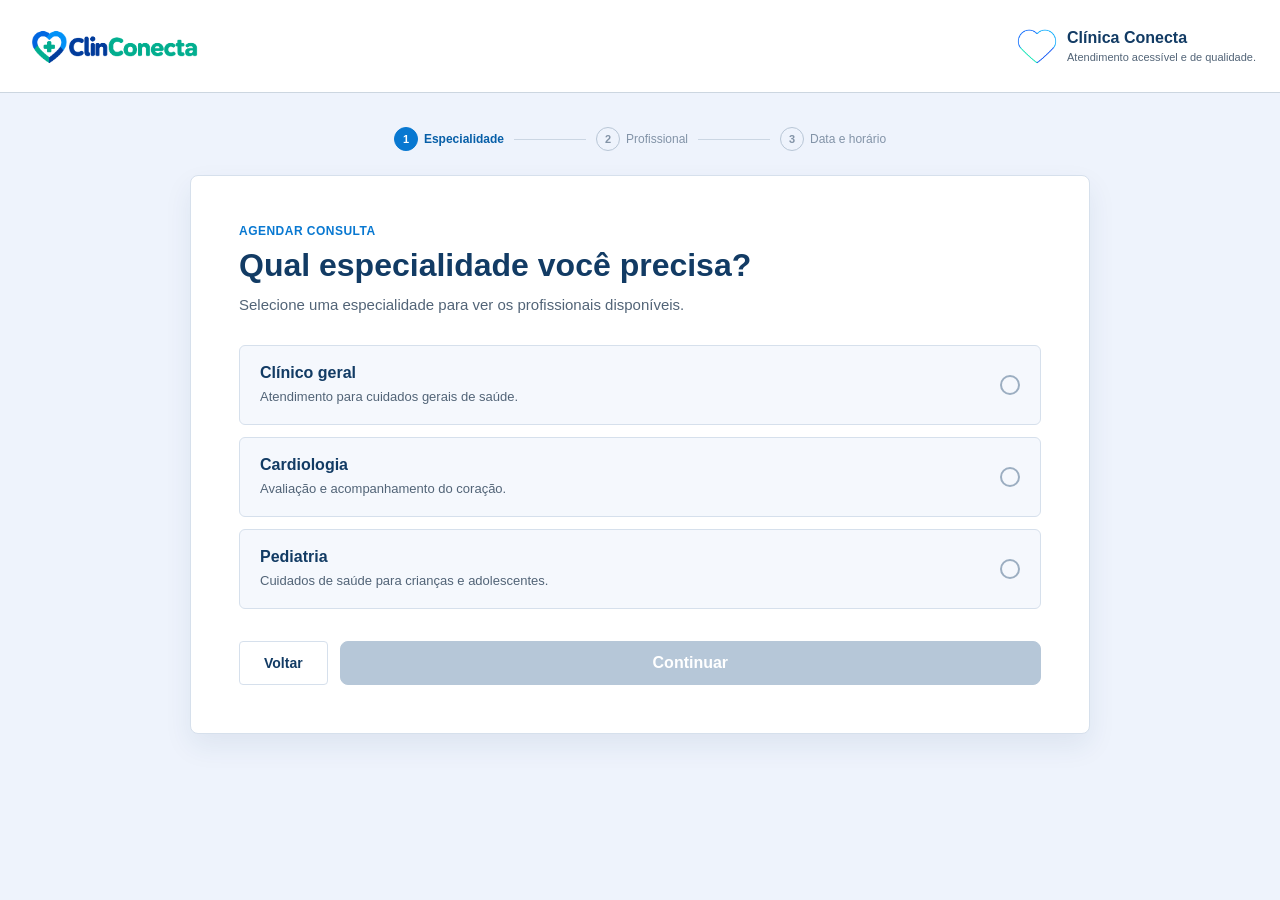
==== src/pages/Agendamento-consulta/agendamento-consulta.html @ 03acb437 "refactor: reorganiza arquivos de agendamento" ====
<!DOCTYPE html>
<html lang="pt-BR">
<head>
    <meta charset="UTF-8">
    <meta name="viewport" content="width=device-width, initial-scale=1.0">
    <title>Agendar consulta | ClinConecta</title>
    <link rel="stylesheet" href="../../styles/global.css">
    <link rel="stylesheet" href="./agendamento.css">
    <script src="./agendamento-consulta.js" defer></script>
</head>
<body>
    <header class="cabecalho">
        <a href="../../index.html">
            <img class="logo" src="../../../public/images/logoprincipal.png" alt="ClinConecta - página inicial">
        </a>
        <div class="identificacao-clinica">
            <img class="icone-clinica" src="../../../public/images/coracaovazado.png" alt="">
            <div class="textos-clinica">
                <p class="nome-clinica">Clínica Conecta</p>
                <p class="descricao-clinica">Atendimento acessível e de qualidade.</p>
            </div>
        </div>
    </header>

    <main class="pagina-agendamento">
        <nav class="progresso" aria-label="Etapas do agendamento">
            <span class="etapa etapa-atual"><b>1</b> Especialidade</span>
            <span class="linha-progresso" aria-hidden="true"></span>
            <span class="etapa"><b>2</b> Profissional</span>
            <span class="linha-progresso" aria-hidden="true"></span>
            <span class="etapa"><b>3</b> Data e horário</span>
        </nav>

        <section class="painel-agendamento" aria-labelledby="titulo-pagina">
            <p class="rotulo-etapa">Agendar consulta</p>
            <h1 id="titulo-pagina">Qual especialidade você precisa?</h1>
            <p class="descricao-pagina">Selecione uma especialidade para ver os profissionais disponíveis.</p>

            <form id="form-especialidade">
                <fieldset class="opcoes-especialidade">
                    <legend class="sr-only">Especialidades disponíveis</legend>

                    <label class="opcao-especialidade">
                        <input type="radio" name="especialidade" value="clinico-geral">
                        <span class="conteudo-opcao">
                            <strong>Clínico geral</strong>
                            <small>Atendimento para cuidados gerais de saúde.</small>
                        </span>
                        <span class="marcador-opcao" aria-hidden="true"></span>
                    </label>

                    <label class="opcao-especialidade">
                        <input type="radio" name="especialidade" value="cardiologia">
                        <span class="conteudo-opcao">
                            <strong>Cardiologia</strong>
                            <small>Avaliação e acompanhamento do coração.</small>
                        </span>
                        <span class="marcador-opcao" aria-hidden="true"></span>
                    </label>

                    <label class="opcao-especialidade">
                        <input type="radio" name="especialidade" value="pediatria">
                        <span class="conteudo-opcao">
                            <strong>Pediatria</strong>
                            <small>Cuidados de saúde para crianças e adolescentes.</small>
                        </span>
                        <span class="marcador-opcao" aria-hidden="true"></span>
                    </label>
                </fieldset>

                <p class="mensagem-formulario" id="mensagem-formulario" role="alert" hidden>
                    Selecione uma especialidade para continuar.
                </p>

                <div class="acoes-formulario">
                    <a class="botao botao-secundario" href="../../src/index.html">Voltar</a>
                    <button class="button-cadastrar" type="submit" disabled>Continuar</button>
                </div>
            </form>
        </section>
    </main>
</body>
</html>
---- src/styles/global.css ----
/* ===== Cores compartilhadas do projeto ===== */
:root {
    --cor-fundo: #f2f5fc;
    --cor-superficie: #ffffff;
    --cor-texto: #123b64;
    --cor-texto-secundario: #526477;
    --cor-primaria: #0074d9;
    --cor-borda: #ccd6e0;
}

    /* ===== Cálculo de tamanho dos elementos ===== */
*,
*::before,
*::after {
    box-sizing: border-box;
}

    /* ===== Aparência geral da página ===== */
body {
    margin: 0;
    font-family: Arial, sans-serif;
    background-color: var(--cor-fundo);
    color: var(--cor-texto);
}

    /* ===== Fonte dos controles de formulário ===== */
input,
button,
select,
textarea {
    font-family: inherit;
}
    /* ===== Cabeçalho ===== */
.cabecalho {
    display: flex;
    justify-content: space-between;
    align-items: center;
    flex-wrap: wrap;
    gap: 16px;
    padding: 16px 24px;
    background-color: #ffffff;
    border-bottom: 1px solid #ccd6e0;
}

    /* Logo principal à esquerda */
.logo {
    display: block;
    width: 180px;
    max-width: 100%;
    height: auto;
}

    /* Grupo do coração e dos textos à direita */
.identificacao-clinica {
    display: flex;
    align-items: center;
    gap: 6px;
}

    /* Coração vazado */
.identificacao-clinica .icone-clinica {
    display: block;
    width: 48px;
    height: 48px;
    object-fit: contain;
    flex-shrink: 0;
}

    /* Textos ao lado do coração */
.textos-clinica {
    text-align: left;
}

    /* Nome da clínica */
.nome-clinica {
    margin: 0;
    font-family: Arial, sans-serif;
    font-size: 16px;
    font-weight: bold;
    color: #123b64;
}

    /* Descrição abaixo do nome */
.descricao-clinica {
    margin: 4px 0 0;
    font-family: Arial, sans-serif;
    font-size: 11px;
    font-weight: normal;
    color: #526477;
}
---- src/pages/Agendamento-consulta/agendamento.css ----
:root {
    --fundo: #eef3fc;
    --superficie: #ffffff;
    --texto: #123b64;
    --texto-secundario: #526477;
    --primaria: #0878d1;
    --primaria-escura: #075fa8;
    --borda: #d6e0ec;
    --suave: #f5f8fd;
}

* {
    box-sizing: border-box;
}

body {
    margin: 0;
    min-width: 320px;
    background: var(--fundo);
    color: var(--texto);
    font-family: Arial, sans-serif;
}

button,
input {
    font: inherit;
}

.pagina-agendamento {
    width: min(900px, calc(100% - 32px));
    margin: 0 auto;
    padding: 34px 0 64px;
}

.progresso {
    display: flex;
    align-items: center;
    justify-content: center;
    gap: 10px;
    margin-bottom: 24px;
    color: #8293a7;
    font-size: 12px;
}

.etapa {
    display: inline-flex;
    align-items: center;
    gap: 6px;
    white-space: nowrap;
}

.etapa b {
    display: grid;
    width: 24px;
    height: 24px;
    place-items: center;
    border: 1px solid #b8c6d6;
    border-radius: 50%;
    font-size: 11px;
    font-weight: 700;
}

.etapa-atual {
    color: var(--primaria-escura);
    font-weight: 700;
}

.etapa-atual b {
    border-color: var(--primaria);
    background: var(--primaria);
    color: #ffffff;
}

.linha-progresso {
    width: clamp(24px, 8vw, 72px);
    height: 1px;
    background: #cbd6e3;
}

.painel-agendamento {
    padding: clamp(24px, 5vw, 48px);
    background: var(--superficie);
    border: 1px solid var(--borda);
    border-radius: 8px;
    box-shadow: 0 12px 28px rgba(24, 64, 105, 0.08);
}

.rotulo-etapa {
    margin: 0 0 8px;
    color: var(--primaria);
    font-size: 12px;
    font-weight: 700;
    letter-spacing: 0.04em;
    text-transform: uppercase;
}

h1 {
    margin: 0;
    font-size: clamp(24px, 4vw, 32px);
    line-height: 1.2;
}

.descricao-pagina {
    margin: 10px 0 28px;
    color: var(--texto-secundario);
    font-size: 15px;
    line-height: 1.5;
}

.opcoes-especialidade {
    display: grid;
    gap: 12px;
    margin: 0;
    padding: 0;
    border: 0;
}

.opcao-especialidade {
    display: grid;
    grid-template-columns: 1fr auto;
    gap: 16px;
    align-items: center;
    padding: 18px 20px;
    background: var(--suave);
    border: 1px solid var(--borda);
    border-radius: 6px;
    cursor: pointer;
    transition: border-color 160ms ease, background-color 160ms ease, box-shadow 160ms ease;
}

.opcao-especialidade:hover,
.opcao-especialidade:focus-within {
    border-color: #8dbce2;
}

.opcao-especialidade:has(input:checked) {
    background: #f0f8ff;
    border-color: var(--primaria);
    box-shadow: 0 0 0 2px rgba(8, 120, 209, 0.1);
}

.opcao-especialidade input {
    position: absolute;
    opacity: 0;
    pointer-events: none;
}

.conteudo-opcao {
    display: grid;
    gap: 6px;
}

.conteudo-opcao strong {
    font-size: 16px;
}

.conteudo-opcao small {
    color: var(--texto-secundario);
    font-size: 13px;
    line-height: 1.4;
}

.marcador-opcao {
    width: 20px;
    height: 20px;
    border: 2px solid #9caec1;
    border-radius: 50%;
}

.opcao-especialidade:has(input:checked) .marcador-opcao {
    border: 5px solid var(--primaria);
}

.mensagem-formulario {
    margin: 16px 0 0;
    padding: 12px 14px;
    background: #fff3f3;
    border-left: 3px solid #d93737;
    color: #a72b2b;
    font-size: 13px;
}

.acoes-formulario {
    display: flex;
    justify-content: space-between;
    gap: 12px;
    margin-top: 32px;
}

.botao {
    display: inline-flex;
    min-height: 44px;
    align-items: center;
    justify-content: center;
    padding: 0 24px;
    border-radius: 4px;
    font-size: 14px;
    font-weight: 700;
    text-decoration: none;
    cursor: pointer;
}

.button-cadastrar {
    width: 100%;
    min-height: 44px;
    padding: 12px;
    border: 1px solid var(--primaria);
    background: var(--primaria);
    color: #ffffff;
    border-radius: 8px;
    font-size: 16px;
    font-weight: 700;
    cursor: pointer;
}

.button-cadastrar:hover:not(:disabled) {
    background: var(--primaria-escura);
}

.button-cadastrar:disabled {
    border-color: #b6c7d8;
    background: #b6c7d8;
    cursor: not-allowed;
}

.botao-secundario {
    border: 1px solid var(--borda);
    background: #ffffff;
    color: var(--texto);
}

.botao-secundario:hover {
    background: var(--suave);
}

.sr-only {
    position: absolute;
    width: 1px;
    height: 1px;
    padding: 0;
    margin: -1px;
    overflow: hidden;
    clip: rect(0, 0, 0, 0);
    white-space: nowrap;
    border: 0;
}

@media (max-width: 560px) {
    .progresso {
        justify-content: flex-start;
        overflow-x: auto;
        padding-bottom: 4px;
    }

    .painel-agendamento {
        padding: 24px 18px;
    }

    .acoes-formulario {
        flex-direction: column-reverse;
    }

    .botao {
        width: 100%;
    }
}
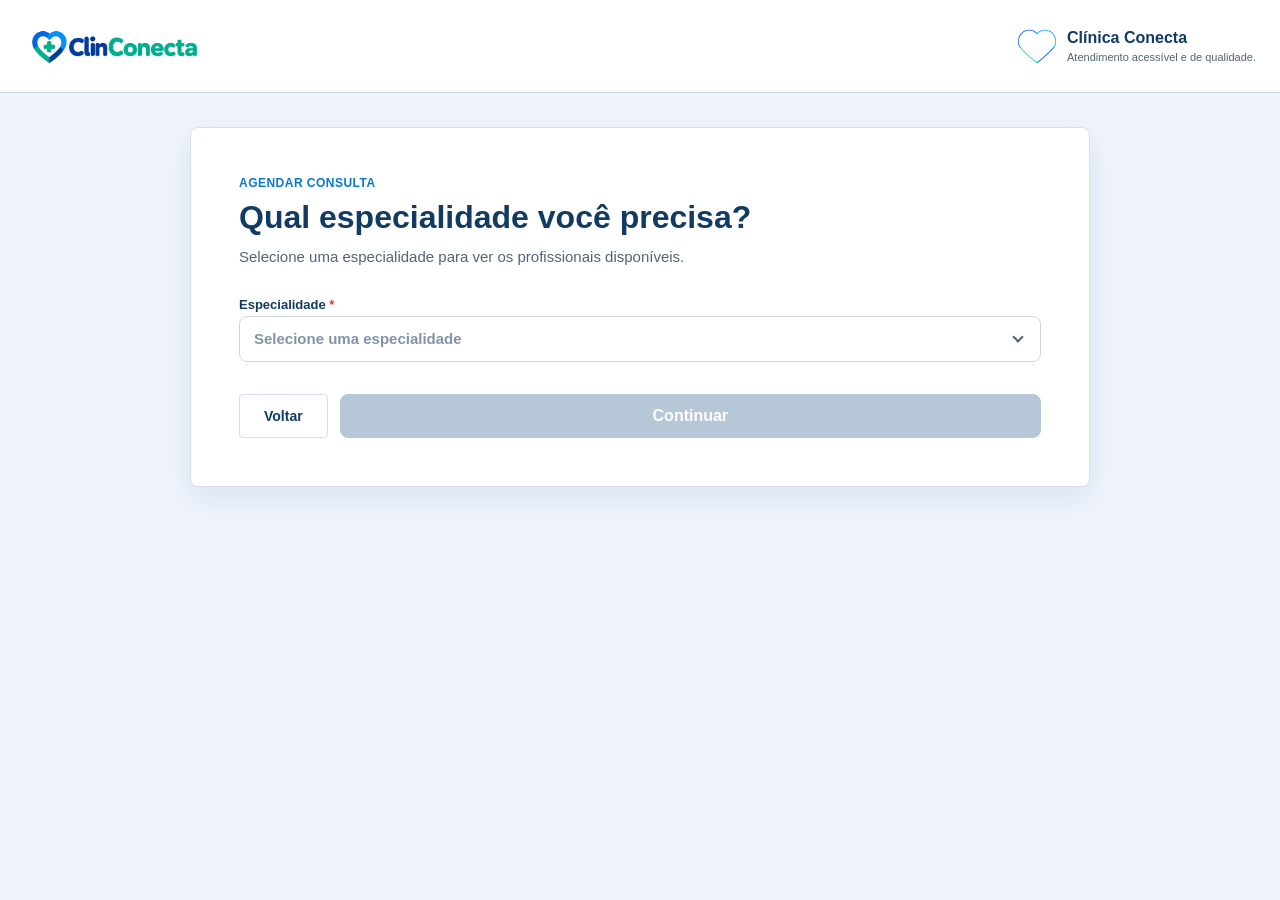
==== commit bf04305d: "refactor: simplifica formulário de agendamento" ====
--- a/src/pages/Agendamento-consulta/agendamento-consulta.html
+++ b/src/pages/Agendamento-consulta/agendamento-consulta.html
@@ -23,50 +23,22 @@
     </header>
 
     <main class="pagina-agendamento">
-        <nav class="progresso" aria-label="Etapas do agendamento">
-            <span class="etapa etapa-atual"><b>1</b> Especialidade</span>
-            <span class="linha-progresso" aria-hidden="true"></span>
-            <span class="etapa"><b>2</b> Profissional</span>
-            <span class="linha-progresso" aria-hidden="true"></span>
-            <span class="etapa"><b>3</b> Data e horário</span>
-        </nav>
-
         <section class="painel-agendamento" aria-labelledby="titulo-pagina">
             <p class="rotulo-etapa">Agendar consulta</p>
             <h1 id="titulo-pagina">Qual especialidade você precisa?</h1>
             <p class="descricao-pagina">Selecione uma especialidade para ver os profissionais disponíveis.</p>
 
             <form id="form-especialidade">
-                <fieldset class="opcoes-especialidade">
-                    <legend class="sr-only">Especialidades disponíveis</legend>
-
-                    <label class="opcao-especialidade">
-                        <input type="radio" name="especialidade" value="clinico-geral">
-                        <span class="conteudo-opcao">
-                            <strong>Clínico geral</strong>
-                            <small>Atendimento para cuidados gerais de saúde.</small>
-                        </span>
-                        <span class="marcador-opcao" aria-hidden="true"></span>
-                    </label>
-
-                    <label class="opcao-especialidade">
-                        <input type="radio" name="especialidade" value="cardiologia">
-                        <span class="conteudo-opcao">
-                            <strong>Cardiologia</strong>
-                            <small>Avaliação e acompanhamento do coração.</small>
-                        </span>
-                        <span class="marcador-opcao" aria-hidden="true"></span>
-                    </label>
-
-                    <label class="opcao-especialidade">
-                        <input type="radio" name="especialidade" value="pediatria">
-                        <span class="conteudo-opcao">
-                            <strong>Pediatria</strong>
-                            <small>Cuidados de saúde para crianças e adolescentes.</small>
-                        </span>
-                        <span class="marcador-opcao" aria-hidden="true"></span>
-                    </label>
-                </fieldset>
+                <label class="campo-formulario" for="especialidade">
+                    <span class="rotulo-campo">Especialidade <span class="obrigatorio">*</span></span>
+                    <span class="combobox" data-combobox>
+                        <input id="especialidade-busca" class="combobox-input" type="text" placeholder="Selecione uma especialidade" autocomplete="off" role="combobox" aria-expanded="false" aria-controls="lista-especialidades">
+                        <input id="especialidade" name="especialidade" type="hidden">
+                        <button class="combobox-limpar" type="button" aria-label="Limpar especialidade" hidden>×</button>
+                        <button class="combobox-seta" type="button" aria-label="Abrir especialidades" aria-controls="lista-especialidades" aria-expanded="false">⌄</button>
+                        <span class="combobox-lista" id="lista-especialidades" role="listbox" hidden></span>
+                    </span>
+                </label>
 
                 <p class="mensagem-formulario" id="mensagem-formulario" role="alert" hidden>
                     Selecione uma especialidade para continuar.
--- a/src/pages/Agendamento-consulta/agendamento.css
+++ b/src/pages/Agendamento-consulta/agendamento.css
@@ -32,51 +32,6 @@
     padding: 34px 0 64px;
 }
 
-.progresso {
-    display: flex;
-    align-items: center;
-    justify-content: center;
-    gap: 10px;
-    margin-bottom: 24px;
-    color: #8293a7;
-    font-size: 12px;
-}
-
-.etapa {
-    display: inline-flex;
-    align-items: center;
-    gap: 6px;
-    white-space: nowrap;
-}
-
-.etapa b {
-    display: grid;
-    width: 24px;
-    height: 24px;
-    place-items: center;
-    border: 1px solid #b8c6d6;
-    border-radius: 50%;
-    font-size: 11px;
-    font-weight: 700;
-}
-
-.etapa-atual {
-    color: var(--primaria-escura);
-    font-weight: 700;
-}
-
-.etapa-atual b {
-    border-color: var(--primaria);
-    background: var(--primaria);
-    color: #ffffff;
-}
-
-.linha-progresso {
-    width: clamp(24px, 8vw, 72px);
-    height: 1px;
-    background: #cbd6e3;
-}
-
 .painel-agendamento {
     padding: clamp(24px, 5vw, 48px);
     background: var(--superficie);
@@ -107,68 +62,138 @@
     line-height: 1.5;
 }
 
-.opcoes-especialidade {
-    display: grid;
-    gap: 12px;
-    margin: 0;
+.campo-formulario {
+    display: grid;
+    gap: 2px;
+    color: var(--texto);
+    font-size: 13px;
+    font-weight: 700;
+}
+
+.rotulo-campo {
+    line-height: 1.3;
+}
+
+.obrigatorio {
+    color: #d93737;
+}
+
+.combobox {
+    position: relative;
+    display: block;
+}
+
+.combobox-input {
+    width: 100%;
+    min-height: 46px;
+    padding: 0 76px 0 14px;
+    border: 1px solid #ccd6e0;
+    border-radius: 8px;
+    background: #ffffff;
+    color: var(--texto);
+    font-size: 15px;
+}
+
+.combobox-input::placeholder {
+    color: #8293a7;
+}
+
+.combobox-input:focus {
+    border-color: var(--primaria);
+    outline: 2px solid rgba(8, 120, 209, 0.18);
+    outline-offset: 1px;
+}
+
+.combobox-seta,
+.combobox-limpar {
+    position: absolute;
+    top: 50%;
+    display: grid;
+    width: 30px;
+    height: 30px;
     padding: 0;
+    place-items: center;
+    transform: translateY(-50%);
     border: 0;
-}
-
-.opcao-especialidade {
-    display: grid;
-    grid-template-columns: 1fr auto;
-    gap: 16px;
-    align-items: center;
-    padding: 18px 20px;
-    background: var(--suave);
+    background: transparent;
+    color: var(--texto-secundario);
+    cursor: pointer;
+}
+
+.combobox-limpar[hidden],
+.combobox-lista[hidden] {
+    display: none;
+}
+
+.combobox-seta {
+    right: 8px;
+    font-size: 0;
+}
+
+.combobox-seta::before {
+    width: 8px;
+    height: 8px;
+    border-right: 2px solid var(--texto-secundario);
+    border-bottom: 2px solid var(--texto-secundario);
+    content: '';
+    transform: translateY(4px) rotate(45deg);
+}
+
+.combobox-limpar {
+    right: 38px;
+    border-radius: 50%;
+    background: #e4e9ef;
+    color: #6d7d8d;
+    font-size: 18px;
+    line-height: 1;
+}
+
+.combobox-lista {
+    position: absolute;
+    z-index: 2;
+    top: calc(100% + 6px);
+    right: 0;
+    left: 0;
+    display: grid;
+    max-height: 220px;
+    overflow-y: auto;
+    padding: 6px;
     border: 1px solid var(--borda);
+    border-radius: 8px;
+    background: #ffffff;
+    box-shadow: 0 10px 22px rgba(24, 64, 105, 0.16);
+}
+
+.opcao-combobox {
+    display: grid;
+    gap: 3px;
+    padding: 11px 12px;
+    border: 0;
     border-radius: 6px;
-    cursor: pointer;
-    transition: border-color 160ms ease, background-color 160ms ease, box-shadow 160ms ease;
-}
-
-.opcao-especialidade:hover,
-.opcao-especialidade:focus-within {
-    border-color: #8dbce2;
-}
-
-.opcao-especialidade:has(input:checked) {
-    background: #f0f8ff;
-    border-color: var(--primaria);
-    box-shadow: 0 0 0 2px rgba(8, 120, 209, 0.1);
-}
-
-.opcao-especialidade input {
-    position: absolute;
-    opacity: 0;
-    pointer-events: none;
-}
-
-.conteudo-opcao {
-    display: grid;
-    gap: 6px;
-}
-
-.conteudo-opcao strong {
-    font-size: 16px;
-}
-
-.conteudo-opcao small {
+    background: transparent;
+    color: var(--texto);
+    text-align: left;
+    cursor: pointer;
+}
+
+.opcao-combobox:hover,
+.opcao-combobox:focus-visible {
+    background: #e8f2fc;
+    outline: 0;
+}
+
+.opcao-combobox strong {
+    font-size: 14px;
+}
+
+.opcao-combobox span,
+.combobox-vazio {
     color: var(--texto-secundario);
-    font-size: 13px;
-    line-height: 1.4;
-}
-
-.marcador-opcao {
-    width: 20px;
-    height: 20px;
-    border: 2px solid #9caec1;
-    border-radius: 50%;
-}
-
-.opcao-especialidade:has(input:checked) .marcador-opcao {
-    border: 5px solid var(--primaria);
+    font-size: 12px;
+}
+
+.combobox-vazio {
+    padding: 12px;
 }
 
 .mensagem-formulario {
@@ -193,7 +218,10 @@
     align-items: center;
     justify-content: center;
     padding: 0 24px;
+    border: 1px solid var(--borda);
     border-radius: 4px;
+    background: var(--superficie);
+    color: var(--texto);
     font-size: 14px;
     font-weight: 700;
     text-decoration: none;
@@ -205,9 +233,9 @@
     min-height: 44px;
     padding: 12px;
     border: 1px solid var(--primaria);
+    border-radius: 8px;
     background: var(--primaria);
     color: #ffffff;
-    border-radius: 8px;
     font-size: 16px;
     font-weight: 700;
     cursor: pointer;
@@ -224,7 +252,6 @@
 }
 
 .botao-secundario {
-    border: 1px solid var(--borda);
     background: #ffffff;
     color: var(--texto);
 }
@@ -246,12 +273,6 @@
 }
 
 @media (max-width: 560px) {
-    .progresso {
-        justify-content: flex-start;
-        overflow-x: auto;
-        padding-bottom: 4px;
-    }
-
     .painel-agendamento {
         padding: 24px 18px;
     }
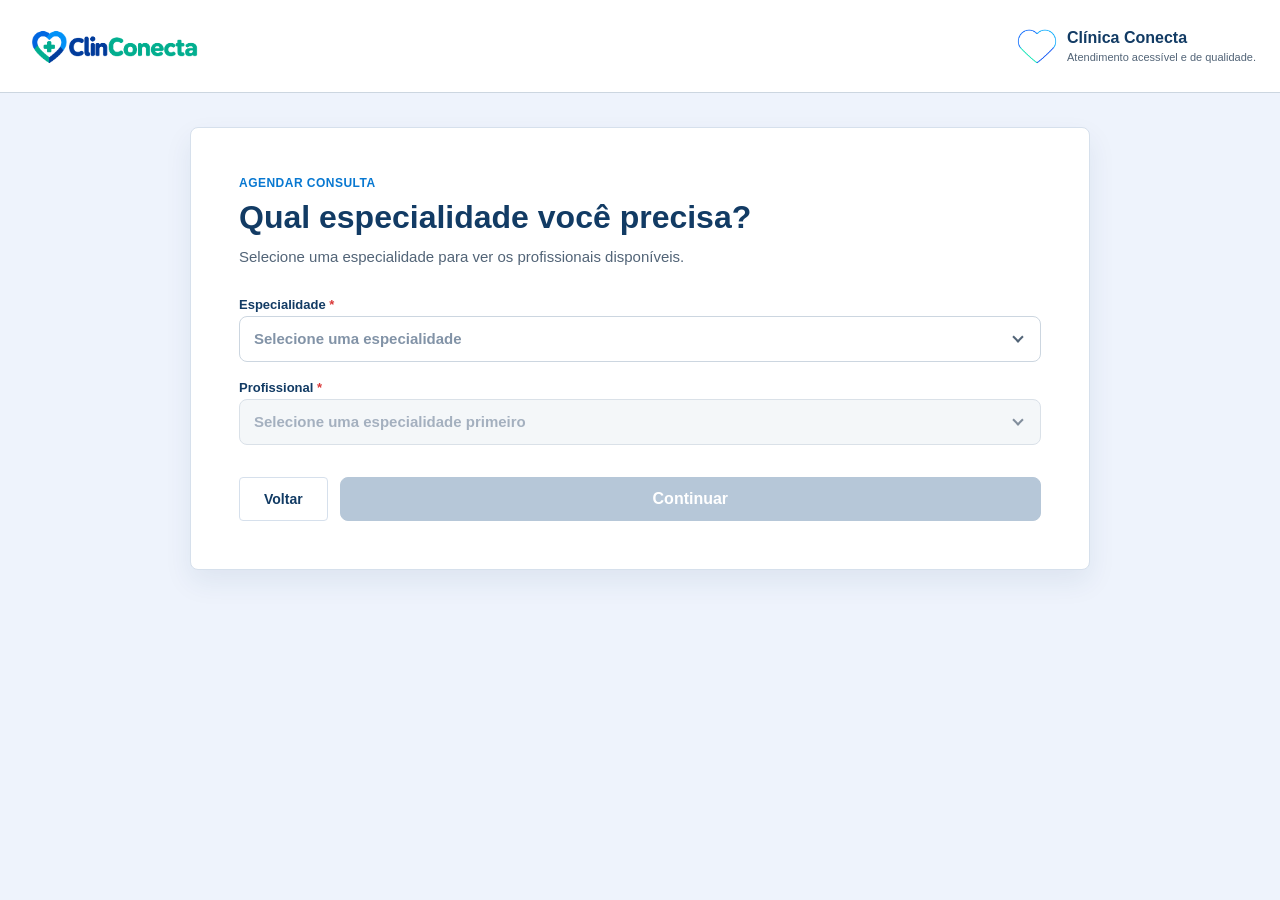
==== commit 9c69f5a6: "feat: adiciona seleção de profissional" ====
--- a/src/pages/Agendamento-consulta/agendamento-consulta.html
+++ b/src/pages/Agendamento-consulta/agendamento-consulta.html
@@ -32,11 +32,22 @@
                 <label class="campo-formulario" for="especialidade">
                     <span class="rotulo-campo">Especialidade <span class="obrigatorio">*</span></span>
                     <span class="combobox" data-combobox>
-                        <input id="especialidade-busca" class="combobox-input" type="text" placeholder="Selecione uma especialidade" autocomplete="off" role="combobox" aria-expanded="false" aria-controls="lista-especialidades">
+                        <input id="especialidade-busca" class="combobox-input" type="text" placeholder="Selecione uma especialidade" autocomplete="off" role="combobox" aria-expanded="false" aria-controls="lista-especialidades" readonly>
                         <input id="especialidade" name="especialidade" type="hidden">
                         <button class="combobox-limpar" type="button" aria-label="Limpar especialidade" hidden>×</button>
                         <button class="combobox-seta" type="button" aria-label="Abrir especialidades" aria-controls="lista-especialidades" aria-expanded="false">⌄</button>
                         <span class="combobox-lista" id="lista-especialidades" role="listbox" hidden></span>
+                    </span>
+                </label>
+
+                <label class="campo-formulario" for="profissional">
+                    <span class="rotulo-campo">Profissional <span class="obrigatorio">*</span></span>
+                    <span class="combobox combobox-desabilitado" data-combobox-profissional>
+                        <input id="profissional-busca" class="combobox-input" type="text" placeholder="Selecione uma especialidade primeiro" autocomplete="off" role="combobox" aria-expanded="false" aria-controls="lista-profissionais" readonly disabled>
+                        <input id="profissional" name="profissional" type="hidden">
+                        <button class="combobox-limpar" type="button" aria-label="Limpar profissional" hidden>×</button>
+                        <button class="combobox-seta" type="button" aria-label="Abrir profissionais" aria-controls="lista-profissionais" aria-expanded="false" disabled>⌄</button>
+                        <span class="combobox-lista" id="lista-profissionais" role="listbox" hidden></span>
                     </span>
                 </label>
 
--- a/src/pages/Agendamento-consulta/agendamento.css
+++ b/src/pages/Agendamento-consulta/agendamento.css
@@ -70,6 +70,10 @@
     font-weight: 700;
 }
 
+.campo-formulario + .campo-formulario {
+    margin-top: 18px;
+}
+
 .rotulo-campo {
     line-height: 1.3;
 }
@@ -91,6 +95,7 @@
     border-radius: 8px;
     background: #ffffff;
     color: var(--texto);
+    cursor: pointer;
     font-size: 15px;
 }
 
@@ -102,6 +107,10 @@
     border-color: var(--primaria);
     outline: 2px solid rgba(8, 120, 209, 0.18);
     outline-offset: 1px;
+}
+
+.combobox-input:disabled {
+    cursor: not-allowed;
 }
 
 .combobox-seta,
@@ -284,4 +293,18 @@
     .botao {
         width: 100%;
     }
+}
+
+.combobox-desabilitado {
+    opacity: 0.72;
+}
+
+.combobox-input:disabled {
+    background: #f1f4f8;
+    color: #91a0af;
+    cursor: not-allowed;
+}
+
+.combobox-seta:disabled {
+    cursor: not-allowed;
 }
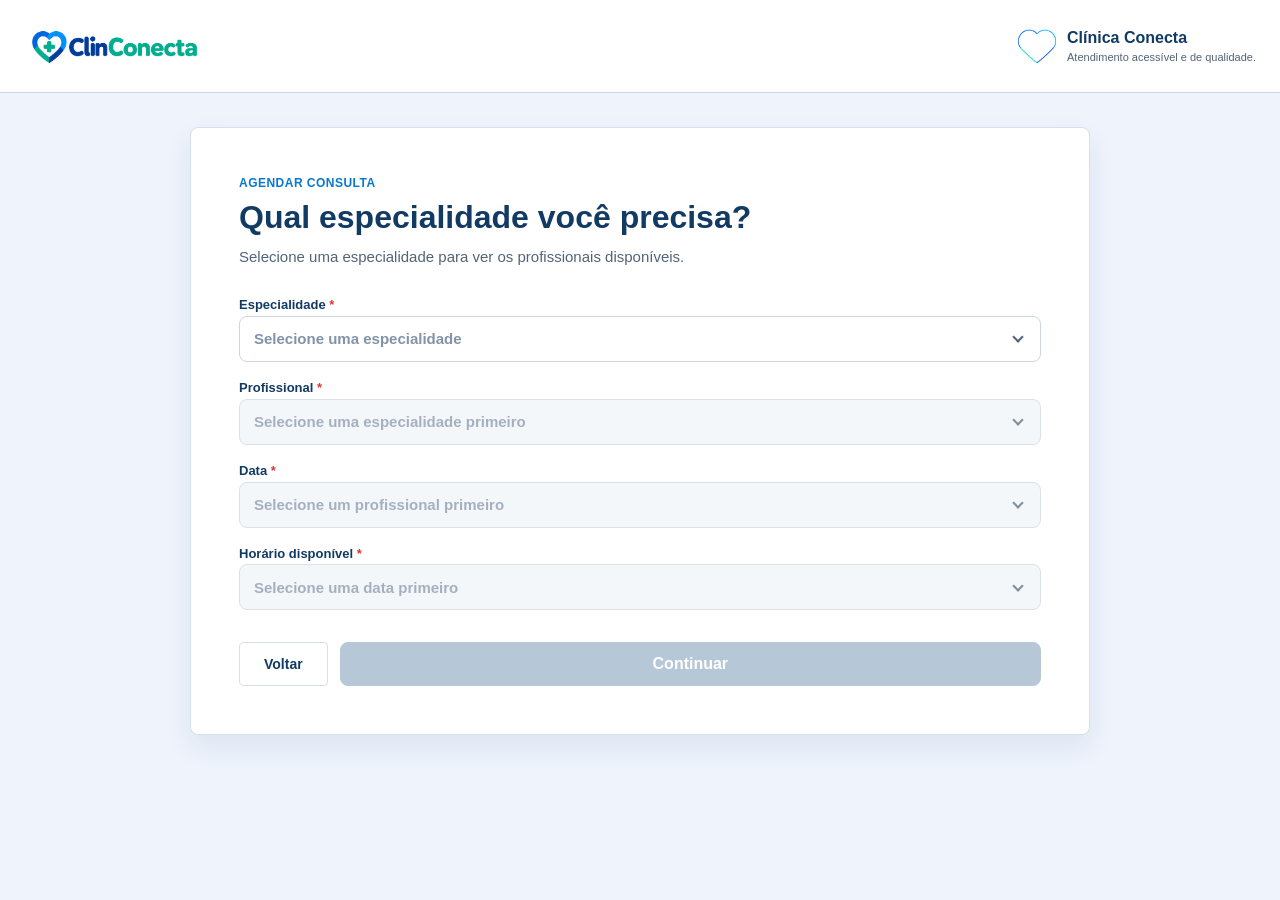
==== commit 0e4b8640: "feat: adiciona seleção de data e horários disponíveis" ====
--- a/src/pages/Agendamento-consulta/agendamento-consulta.html
+++ b/src/pages/Agendamento-consulta/agendamento-consulta.html
@@ -51,6 +51,41 @@
                     </span>
                 </label>
 
+                <label class="campo-formulario campo-data" for="data-consulta">
+                    <span class="rotulo-campo">Data <span class="obrigatorio">*</span></span>
+                    <span class="combobox combobox-desabilitado" data-combobox-data>
+                        <input id="data-consulta-busca" class="combobox-input" type="text" placeholder="Selecione um profissional primeiro" autocomplete="off" role="combobox" aria-expanded="false" aria-controls="calendario-consulta" readonly disabled>
+                        <input id="data-consulta" name="data" type="hidden" required>
+                        <button class="combobox-seta" type="button" aria-label="Abrir calendário" aria-controls="calendario-consulta" aria-expanded="false" disabled>⌄</button>
+                        <div class="calendario" id="calendario-consulta" role="dialog" aria-label="Selecione uma data" hidden>
+                            <div class="calendario-cabecalho">
+                                <button class="calendario-fechar" type="button" data-calendario-fechar aria-label="Fechar calendário">×</button>
+                                <button class="calendario-navegacao" type="button" data-mes-anterior aria-label="Mês anterior">‹</button>
+                                <strong class="calendario-mes" data-calendario-mes></strong>
+                                <button class="calendario-navegacao" type="button" data-mes-proximo aria-label="Próximo mês">›</button>
+                            </div>
+                            <div class="calendario-semana" aria-hidden="true">
+                                <span>DOM</span><span>SEG</span><span>TER</span><span>QUA</span><span>QUI</span><span>SEX</span><span>SÁB</span>
+                            </div>
+                            <div class="calendario-dias" data-calendario-dias></div>
+                            <div class="calendario-acoes">
+                                <button class="calendario-botao" type="button" data-calendario-confirmar disabled>Confirmar</button>
+                            </div>
+                        </div>
+                    </span>
+                </label>
+
+                <label class="campo-formulario" for="horario-busca">
+                    <span class="rotulo-campo">Horário disponível <span class="obrigatorio">*</span></span>
+                    <span class="combobox combobox-desabilitado" data-combobox-horario>
+                        <input id="horario-busca" class="combobox-input" type="text" placeholder="Selecione uma data primeiro" autocomplete="off" role="combobox" aria-expanded="false" aria-controls="lista-horarios" readonly disabled>
+                        <input id="horario" name="horario" type="hidden">
+                        <button class="combobox-limpar" type="button" aria-label="Limpar horário" hidden>×</button>
+                        <button class="combobox-seta" type="button" aria-label="Abrir horários" aria-controls="lista-horarios" aria-expanded="false" disabled>⌄</button>
+                        <span class="combobox-lista" id="lista-horarios" role="listbox" hidden></span>
+                    </span>
+                </label>
+
                 <p class="mensagem-formulario" id="mensagem-formulario" role="alert" hidden>
                     Selecione uma especialidade para continuar.
                 </p>
@@ -59,6 +94,7 @@
                     <a class="botao botao-secundario" href="../../src/index.html">Voltar</a>
                     <button class="button-cadastrar" type="submit" disabled>Continuar</button>
                 </div>
+
             </form>
         </section>
     </main>
--- a/src/pages/Agendamento-consulta/agendamento.css
+++ b/src/pages/Agendamento-consulta/agendamento.css
@@ -78,6 +78,30 @@
     line-height: 1.3;
 }
 
+.campo-data-input {
+    width: 100%;
+    min-height: 46px;
+    padding: 0 14px;
+    border: 1px solid #ccd6e0;
+    border-radius: 8px;
+    background: #ffffff;
+    color: var(--texto);
+    cursor: pointer;
+    font-size: 15px;
+}
+
+.campo-data-input:focus {
+    border-color: var(--primaria);
+    outline: 2px solid rgba(8, 120, 209, 0.18);
+    outline-offset: 1px;
+}
+
+.campo-data-input:disabled {
+    background: #f1f4f8;
+    color: #91a0af;
+    cursor: not-allowed;
+}
+
 .obrigatorio {
     color: #d93737;
 }
@@ -173,6 +197,147 @@
     box-shadow: 0 10px 22px rgba(24, 64, 105, 0.16);
 }
 
+.calendario[hidden] {
+    display: none;
+}
+
+.calendario {
+    position: absolute;
+    z-index: 3;
+    top: calc(100% + 6px);
+    right: 0;
+    left: 0;
+    padding: 16px;
+    border: 1px solid var(--borda);
+    border-radius: 12px;
+    background: #ffffff;
+    box-shadow: 0 12px 28px rgba(24, 64, 105, 0.18);
+}
+
+.calendario-cabecalho,
+.calendario-acoes {
+    display: flex;
+    align-items: center;
+    justify-content: space-between;
+    gap: 10px;
+}
+
+.calendario-cabecalho {
+    position: relative;
+    justify-content: center;
+}
+
+.calendario-fechar {
+    position: absolute;
+    top: -4px;
+    right: -4px;
+    display: grid;
+    width: 26px;
+    height: 26px;
+    place-items: center;
+    border: 0;
+    border-radius: 50%;
+    background: #e4e9ef;
+    color: #6d7d8d;
+    cursor: pointer;
+    font-size: 18px;
+    line-height: 1;
+}
+
+.calendario-mes {
+    color: var(--texto);
+    font-size: 14px;
+}
+
+.calendario-navegacao,
+.calendario-botao {
+    border: 1px solid var(--borda);
+    background: #ffffff;
+    color: var(--texto);
+    cursor: pointer;
+}
+
+.calendario-navegacao {
+    width: 32px;
+    height: 32px;
+    border-radius: 50%;
+    font-size: 22px;
+    line-height: 1;
+}
+
+.calendario-semana,
+.calendario-dias {
+    display: grid;
+    grid-template-columns: repeat(7, 1fr);
+    gap: 5px;
+    text-align: center;
+}
+
+.calendario-semana {
+    margin: 18px 0 8px;
+    color: var(--texto-secundario);
+    font-size: 10px;
+    font-weight: 700;
+}
+
+.calendario-dia,
+.calendario-dia-vazio {
+    display: grid;
+    min-height: 32px;
+    place-items: center;
+}
+
+.calendario-dia {
+    border: 0;
+    border-radius: 50%;
+    background: transparent;
+    color: var(--texto);
+    cursor: pointer;
+    font-size: 12px;
+}
+
+.calendario-dia:hover,
+.calendario-dia:focus-visible {
+    background: #e8f2fc;
+    outline: 0;
+}
+
+.calendario-dia.dia-indisponivel {
+    color: #b8c2cc;
+    cursor: not-allowed;
+    text-decoration: line-through;
+}
+
+.calendario-dia.dia-indisponivel:hover {
+    background: transparent;
+}
+
+.calendario-dia.dia-selecionado {
+    background: var(--primaria);
+    color: #ffffff;
+    font-weight: 700;
+}
+
+.calendario-acoes {
+    margin-top: 16px;
+    justify-content: flex-end;
+}
+
+.calendario-botao {
+    min-width: 88px;
+    min-height: 34px;
+    padding: 0 14px;
+    border-radius: 18px;
+    font-size: 12px;
+    font-weight: 700;
+}
+
+.calendario-botao:disabled {
+    background: #f1f4f8;
+    color: #91a0af;
+    cursor: not-allowed;
+}
+
 .opcao-combobox {
     display: grid;
     gap: 3px;
@@ -189,6 +354,20 @@
 .opcao-combobox:focus-visible {
     background: #e8f2fc;
     outline: 0;
+}
+
+.opcao-combobox.horario-indisponivel {
+    background: #f1f4f8;
+    color: #9aa7b4;
+    cursor: not-allowed;
+}
+
+.opcao-combobox.horario-indisponivel span {
+    color: #9aa7b4;
+}
+
+.opcao-combobox.horario-indisponivel:hover {
+    background: #f1f4f8;
 }
 
 .opcao-combobox strong {
